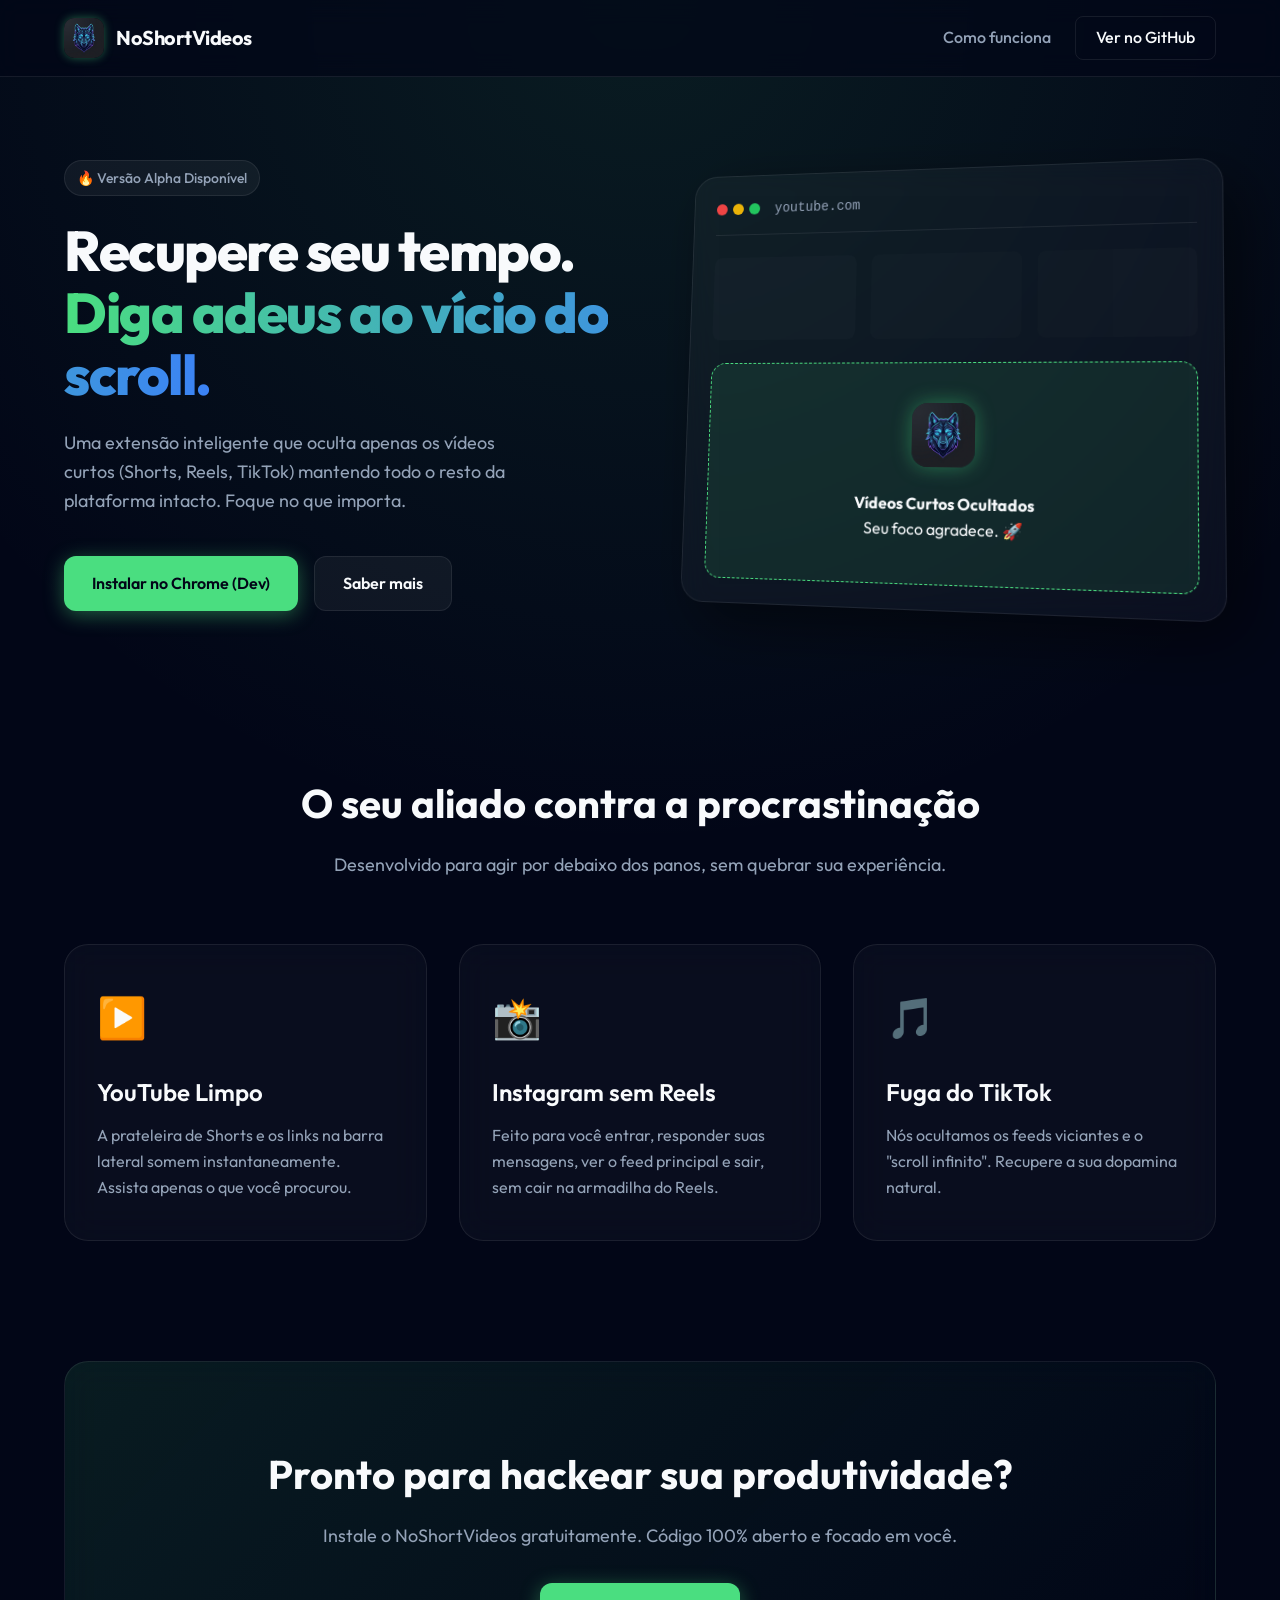
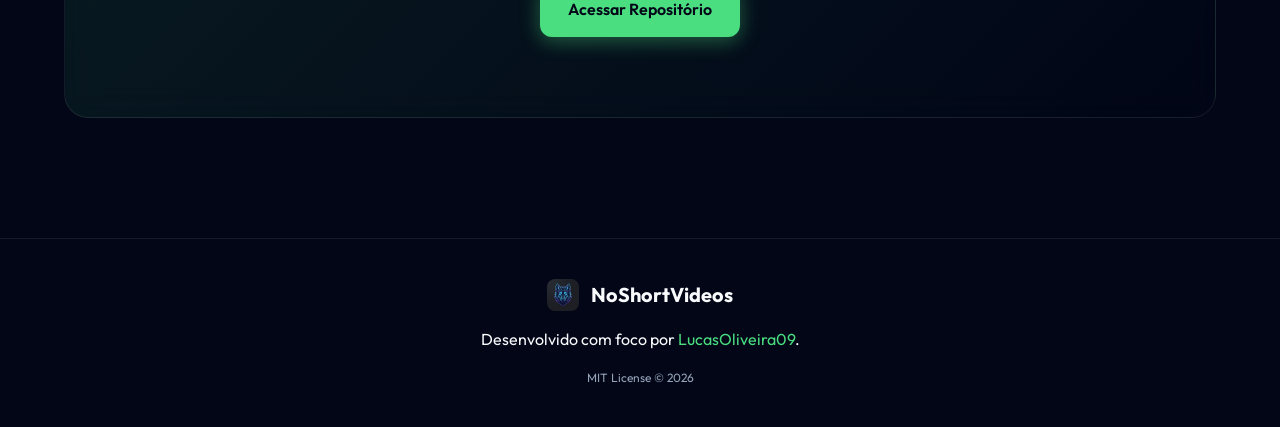
==== site/index.html @ e169b1a2 "feat(site): criar landing page responsiva e premium para divulgação" ====
<!DOCTYPE html>
<html lang="pt-BR">
<head>
  <meta charset="UTF-8">
  <meta name="viewport" content="width=device-width, initial-scale=1.0">
  <title>NoShortVideos | Recupere seu foco</title>
  <meta name="description" content="Extensão para Chrome que oculta vídeos curtos no YouTube, Instagram e TikTok para você focar no que importa.">
  <link rel="stylesheet" href="style.css">
</head>
<body>
  <!-- Header/Nav -->
  <nav class="navbar">
    <div class="nav-container">
      <div class="logo-area">
        <img src="../icons/icon.png" alt="NoShortVideos Logo" class="nav-logo">
        <span class="nav-brand">NoShortVideos</span>
      </div>
      <div class="nav-links">
        <a href="#features">Como funciona</a>
        <a href="https://github.com/LucasOliveira09/NoShortVideos" target="_blank" class="btn-outline">Ver no GitHub</a>
      </div>
    </div>
  </nav>

  <!-- Hero Section -->
  <header class="hero">
    <div class="hero-content">
      <div class="badge">🔥 Versão Alpha Disponível</div>
      <h1 class="hero-title">Recupere seu tempo. <br><span class="text-gradient">Diga adeus ao vício do scroll.</span></h1>
      <p class="hero-subtitle">
        Uma extensão inteligente que oculta apenas os vídeos curtos (Shorts, Reels, TikTok) mantendo todo o resto da plataforma intacto. Foque no que importa.
      </p>
      <div class="hero-actions">
        <a href="https://github.com/LucasOliveira09/NoShortVideos#%EF%B8%8F-como-instalar-e-testar" class="btn-primary" target="_blank">Instalar no Chrome (Dev)</a>
        <a href="#features" class="btn-secondary">Saber mais</a>
      </div>
    </div>
    
    <!-- Hero Image / Visual Representation -->
    <div class="hero-visual">
      <div class="glass-card mockup-card">
        <div class="mockup-header">
          <div class="dots">
            <span class="dot red"></span>
            <span class="dot yellow"></span>
            <span class="dot green"></span>
          </div>
          <div class="mockup-title">youtube.com</div>
        </div>
        <div class="mockup-body">
          <div class="video-grid">
            <div class="video-skeleton"></div>
            <div class="video-skeleton"></div>
            <div class="video-skeleton"></div>
          </div>
          <div class="shorts-blocker">
            <img src="../icons/icon.png" alt="Blocked" class="blocker-icon">
            <p><strong>Vídeos Curtos Ocultados</strong></p>
            <p>Seu foco agradece. 🚀</p>
          </div>
        </div>
      </div>
    </div>
  </header>

  <!-- Features Section -->
  <section id="features" class="features">
    <div class="section-header">
      <h2>O seu aliado contra a procrastinação</h2>
      <p>Desenvolvido para agir por debaixo dos panos, sem quebrar sua experiência.</p>
    </div>

    <div class="features-grid">
      <div class="feature-card glass-card">
        <div class="feature-icon youtube-icon">▶️</div>
        <h3>YouTube Limpo</h3>
        <p>A prateleira de Shorts e os links na barra lateral somem instantaneamente. Assista apenas o que você procurou.</p>
      </div>

      <div class="feature-card glass-card">
        <div class="feature-icon instagram-icon">📸</div>
        <h3>Instagram sem Reels</h3>
        <p>Feito para você entrar, responder suas mensagens, ver o feed principal e sair, sem cair na armadilha do Reels.</p>
      </div>

      <div class="feature-card glass-card">
        <div class="feature-icon tiktok-icon">🎵</div>
        <h3>Fuga do TikTok</h3>
        <p>Nós ocultamos os feeds viciantes e o "scroll infinito". Recupere a sua dopamina natural.</p>
      </div>
    </div>
  </section>

  <!-- CTA Section -->
  <section class="cta">
    <div class="cta-content glass-card">
      <h2>Pronto para hackear sua produtividade?</h2>
      <p>Instale o NoShortVideos gratuitamente. Código 100% aberto e focado em você.</p>
      <a href="https://github.com/LucasOliveira09/NoShortVideos" target="_blank" class="btn-primary">Acessar Repositório</a>
    </div>
  </section>

  <!-- Footer -->
  <footer>
    <div class="footer-content">
      <div class="footer-logo">
        <img src="../icons/icon.png" alt="NoShortVideos">
        <span>NoShortVideos</span>
      </div>
      <p>Desenvolvido com foco por <a href="https://github.com/LucasOliveira09" target="_blank">LucasOliveira09</a>.</p>
      <p class="license">MIT License © 2026</p>
    </div>
  </footer>
</body>
</html>
---- site/style.css ----
@import url('https://fonts.googleapis.com/css2?family=Outfit:wght@300;400;500;600;700;800&display=swap');

:root {
  --bg-dark: #020617; /* Slate 950 */
  --bg-gradient: linear-gradient(135deg, #020617 0%, #0f172a 100%);
  --primary: #4ade80; /* Green 400 */
  --primary-hover: #22c55e;
  --primary-glow: rgba(74, 222, 128, 0.4);
  --text-main: #f8fafc;
  --text-muted: #94a3b8;
  --glass-bg: rgba(255, 255, 255, 0.03);
  --glass-border: rgba(255, 255, 255, 0.08);
}

* {
  margin: 0;
  padding: 0;
  box-sizing: border-box;
}

body {
  font-family: 'Outfit', sans-serif;
  background: var(--bg-dark);
  background-image: radial-gradient(circle at top center, rgba(74, 222, 128, 0.1) 0%, transparent 40%);
  color: var(--text-main);
  line-height: 1.6;
  overflow-x: hidden;
}

/* Glassmorphism Utilities */
.glass-card {
  background: var(--glass-bg);
  border: 1px solid var(--glass-border);
  backdrop-filter: blur(16px);
  -webkit-backdrop-filter: blur(16px);
  border-radius: 24px;
}

/* Typography */
.text-gradient {
  background: linear-gradient(to right, #4ade80, #3b82f6);
  -webkit-background-clip: text;
  -webkit-text-fill-color: transparent;
  background-clip: text;
  color: transparent;
}

/* Navigation */
.navbar {
  position: fixed;
  top: 0;
  left: 0;
  right: 0;
  z-index: 100;
  background: rgba(2, 6, 23, 0.7);
  backdrop-filter: blur(12px);
  border-bottom: 1px solid var(--glass-border);
}

.nav-container {
  max-width: 1200px;
  margin: 0 auto;
  padding: 16px 24px;
  display: flex;
  justify-content: space-between;
  align-items: center;
}

.logo-area {
  display: flex;
  align-items: center;
  gap: 12px;
}

.nav-logo {
  width: 40px;
  height: 40px;
  border-radius: 10px;
  box-shadow: 0 0 10px var(--primary-glow);
}

.nav-brand {
  font-size: 20px;
  font-weight: 700;
  letter-spacing: -0.5px;
}

.nav-links {
  display: flex;
  align-items: center;
  gap: 24px;
}

.nav-links a {
  color: var(--text-muted);
  text-decoration: none;
  font-weight: 500;
  transition: color 0.2s;
}

.nav-links a:hover {
  color: var(--text-main);
}

/* Buttons */
.btn-primary {
  display: inline-flex;
  align-items: center;
  justify-content: center;
  padding: 14px 28px;
  background: var(--primary);
  color: #020617;
  text-decoration: none;
  font-weight: 600;
  border-radius: 12px;
  box-shadow: 0 4px 20px var(--primary-glow);
  transition: all 0.3s ease;
}

.btn-primary:hover {
  background: var(--primary-hover);
  transform: translateY(-2px);
  box-shadow: 0 8px 30px var(--primary-glow);
}

.btn-secondary {
  display: inline-flex;
  align-items: center;
  justify-content: center;
  padding: 14px 28px;
  background: rgba(255, 255, 255, 0.05);
  color: var(--text-main);
  text-decoration: none;
  font-weight: 600;
  border-radius: 12px;
  border: 1px solid var(--glass-border);
  transition: all 0.3s ease;
}

.btn-secondary:hover {
  background: rgba(255, 255, 255, 0.1);
  transform: translateY(-2px);
}

.btn-outline {
  padding: 8px 20px;
  border: 1px solid var(--glass-border);
  border-radius: 8px;
  color: var(--text-main) !important;
}

.btn-outline:hover {
  background: rgba(255, 255, 255, 0.05);
}

/* Hero Section */
.hero {
  max-width: 1200px;
  margin: 0 auto;
  padding: 160px 24px 80px;
  display: grid;
  grid-template-columns: 1fr 1fr;
  gap: 64px;
  align-items: center;
}

.hero-content {
  display: flex;
  flex-direction: column;
  gap: 24px;
}

.badge {
  display: inline-block;
  width: fit-content;
  padding: 6px 12px;
  background: rgba(255, 255, 255, 0.05);
  border: 1px solid var(--glass-border);
  border-radius: 20px;
  font-size: 14px;
  font-weight: 500;
  color: var(--text-muted);
}

.hero-title {
  font-size: 56px;
  line-height: 1.1;
  font-weight: 800;
  letter-spacing: -1.5px;
}

.hero-subtitle {
  font-size: 18px;
  color: var(--text-muted);
  max-width: 480px;
}

.hero-actions {
  display: flex;
  gap: 16px;
  margin-top: 16px;
}

/* Visual Mockup */
.mockup-card {
  padding: 24px;
  position: relative;
  transform: perspective(1000px) rotateY(-10deg) rotateX(5deg);
  transition: transform 0.5s ease;
  box-shadow: 20px 20px 60px rgba(0, 0, 0, 0.5);
}

.mockup-card:hover {
  transform: perspective(1000px) rotateY(-5deg) rotateX(2deg) translateY(-10px);
}

.mockup-header {
  display: flex;
  align-items: center;
  gap: 16px;
  margin-bottom: 24px;
  padding-bottom: 16px;
  border-bottom: 1px solid var(--glass-border);
}

.dots {
  display: flex;
  gap: 6px;
}

.dot {
  width: 12px;
  height: 12px;
  border-radius: 50%;
}

.dot.red { background: #ef4444; }
.dot.yellow { background: #eab308; }
.dot.green { background: #22c55e; }

.mockup-title {
  font-size: 14px;
  color: var(--text-muted);
  font-family: monospace;
}

.video-grid {
  display: grid;
  grid-template-columns: repeat(3, 1fr);
  gap: 16px;
  margin-bottom: 24px;
  opacity: 0.3;
}

.video-skeleton {
  width: 100%;
  aspect-ratio: 16/9;
  background: rgba(255, 255, 255, 0.05);
  border-radius: 8px;
}

.shorts-blocker {
  background: rgba(74, 222, 128, 0.1);
  border: 1px dashed var(--primary);
  border-radius: 16px;
  padding: 40px 20px;
  text-align: center;
}

.blocker-icon {
  width: 64px;
  height: 64px;
  border-radius: 16px;
  margin-bottom: 16px;
  box-shadow: 0 0 20px var(--primary-glow);
}

/* Features */
.features {
  max-width: 1200px;
  margin: 80px auto;
  padding: 0 24px;
}

.section-header {
  text-align: center;
  margin-bottom: 64px;
}

.section-header h2 {
  font-size: 40px;
  font-weight: 700;
  margin-bottom: 16px;
}

.section-header p {
  color: var(--text-muted);
  font-size: 18px;
}

.features-grid {
  display: grid;
  grid-template-columns: repeat(3, 1fr);
  gap: 32px;
}

.feature-card {
  padding: 40px 32px;
  text-align: left;
  transition: transform 0.3s ease;
}

.feature-card:hover {
  transform: translateY(-10px);
}

.feature-icon {
  font-size: 40px;
  margin-bottom: 24px;
}

.feature-card h3 {
  font-size: 24px;
  margin-bottom: 12px;
  font-weight: 600;
}

.feature-card p {
  color: var(--text-muted);
}

/* CTA */
.cta {
  max-width: 1200px;
  margin: 120px auto;
  padding: 0 24px;
}

.cta-content {
  padding: 80px 40px;
  text-align: center;
  background: linear-gradient(135deg, rgba(74, 222, 128, 0.1) 0%, rgba(2, 6, 23, 0) 100%);
}

.cta-content h2 {
  font-size: 40px;
  margin-bottom: 16px;
}

.cta-content p {
  color: var(--text-muted);
  margin-bottom: 32px;
  font-size: 18px;
}

/* Footer */
footer {
  border-top: 1px solid var(--glass-border);
  padding: 40px 24px;
  margin-top: 80px;
}

.footer-content {
  max-width: 1200px;
  margin: 0 auto;
  display: flex;
  flex-direction: column;
  align-items: center;
  gap: 16px;
}

.footer-logo {
  display: flex;
  align-items: center;
  gap: 12px;
  font-weight: 700;
  font-size: 20px;
}

.footer-logo img {
  width: 32px;
  height: 32px;
  border-radius: 8px;
}

footer a {
  color: var(--primary);
  text-decoration: none;
}

.license {
  font-size: 12px;
  color: var(--text-muted);
}

/* Responsive */
@media (max-width: 968px) {
  .hero {
    grid-template-columns: 1fr;
    text-align: center;
    gap: 40px;
  }
  
  .hero-content {
    align-items: center;
  }
  
  .hero-actions {
    justify-content: center;
  }
  
  .features-grid {
    grid-template-columns: 1fr;
  }
}
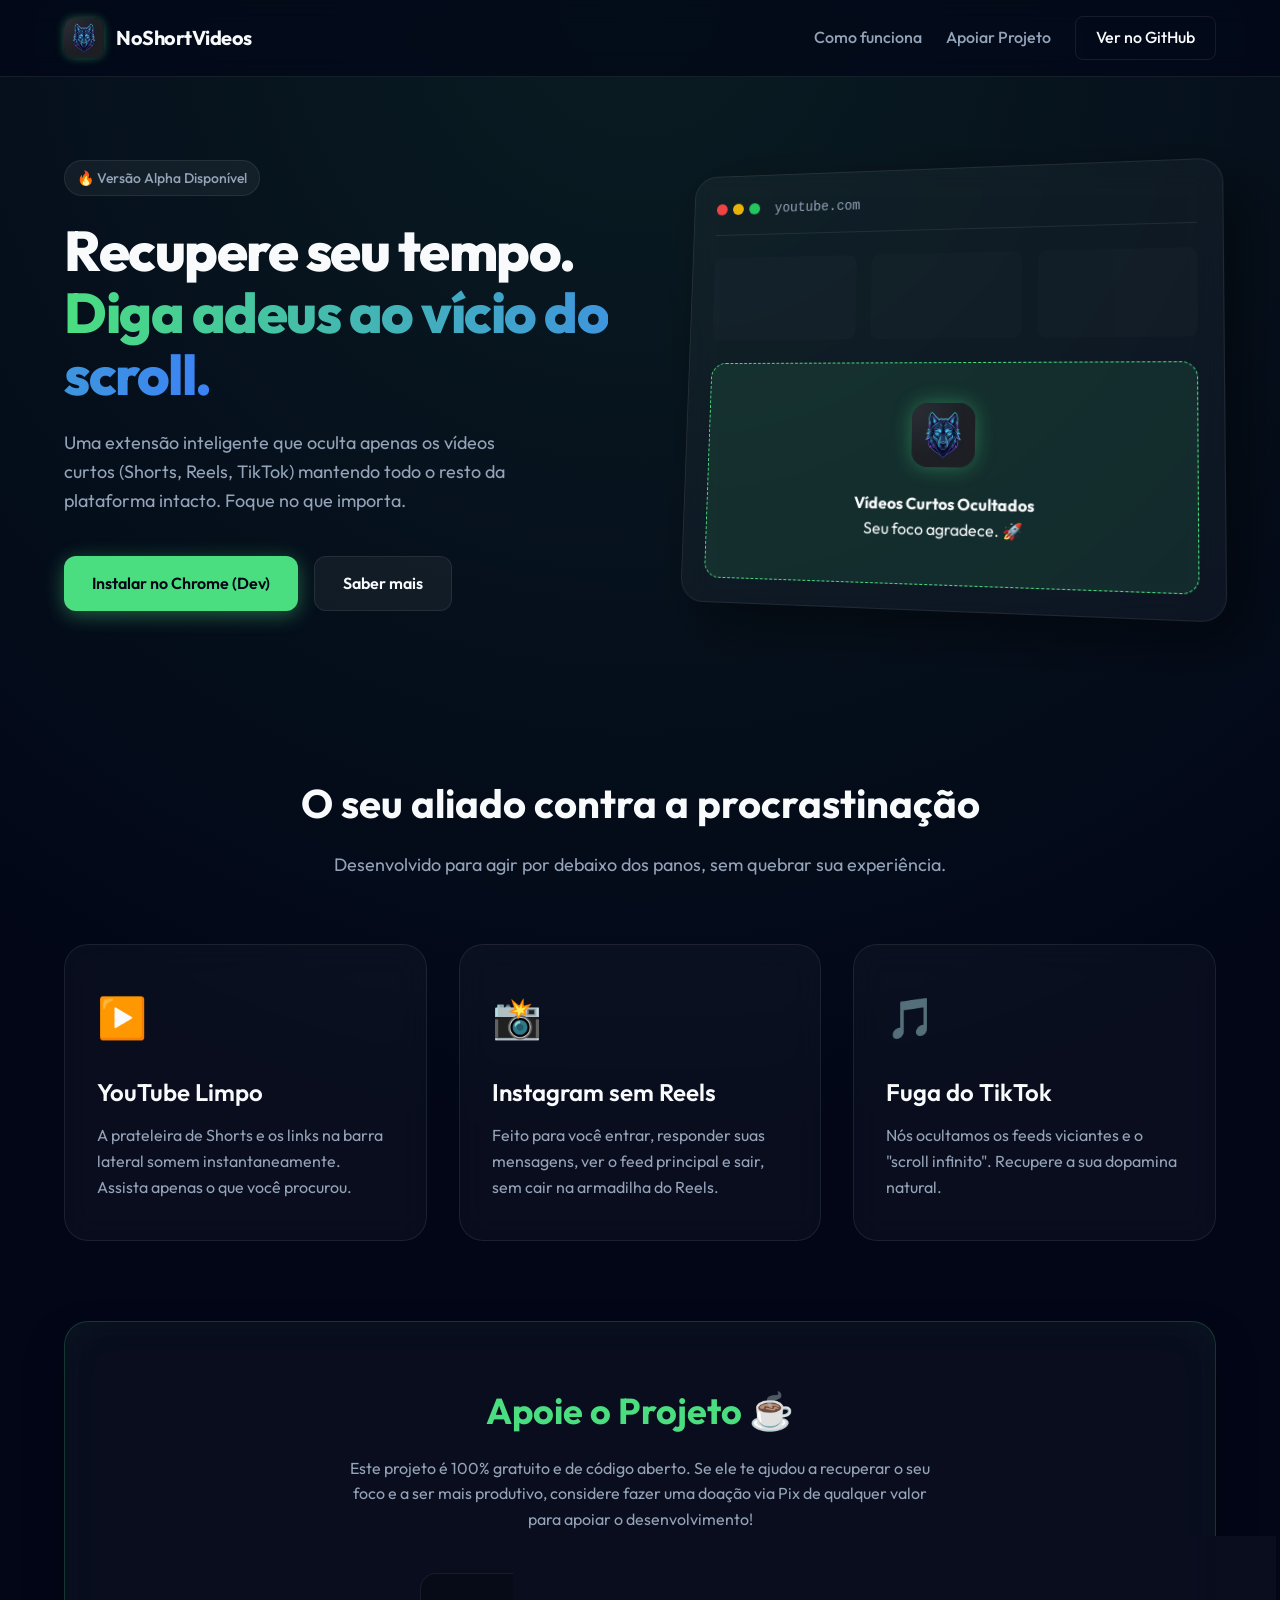
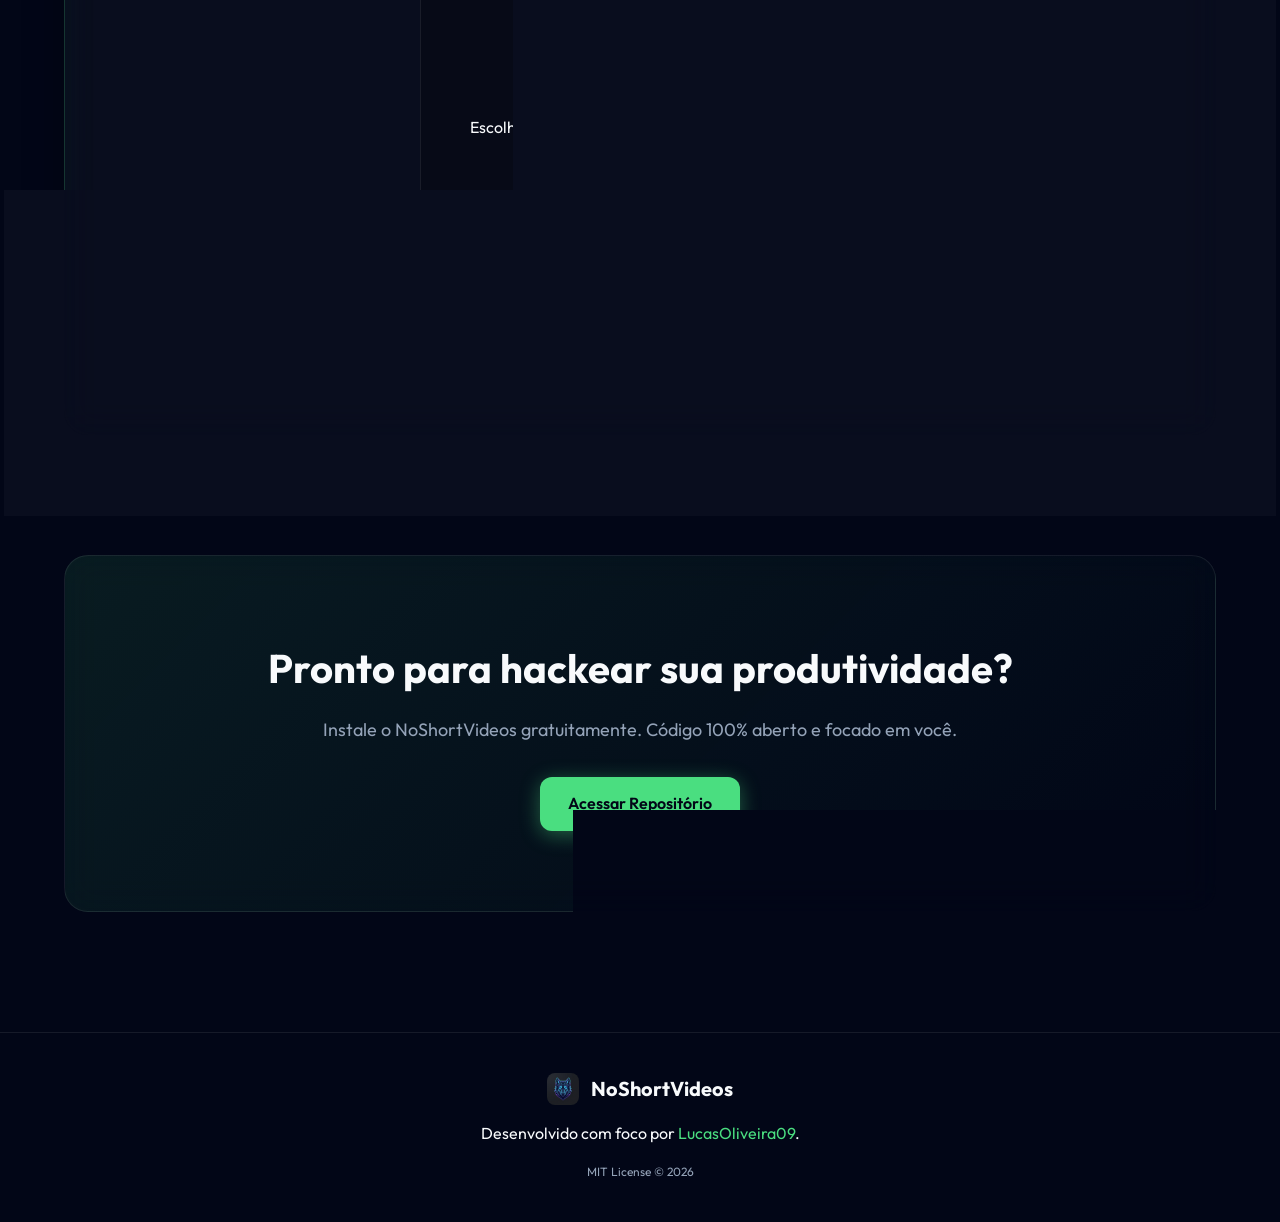
==== commit 0f61c39a: "feat(site): adicionar seção de doação via Pix na landing page" ====
--- a/site/index.html
+++ b/site/index.html
@@ -17,6 +17,7 @@
       </div>
       <div class="nav-links">
         <a href="#features">Como funciona</a>
+        <a href="#donate">Apoiar Projeto</a>
         <a href="https://github.com/LucasOliveira09/NoShortVideos" target="_blank" class="btn-outline">Ver no GitHub</a>
       </div>
     </div>
@@ -91,6 +92,33 @@
     </div>
   </section>
 
+  <!-- Donation Section -->
+  <section id="donate" class="donation">
+    <div class="donation-container glass-card">
+      <div class="donation-header">
+        <h2>Apoie o Projeto ☕</h2>
+        <p>Este projeto é 100% gratuito e de código aberto. Se ele te ajudou a recuperar o seu foco e a ser mais produtivo, considere fazer uma doação via Pix de qualquer valor para apoiar o desenvolvimento!</p>
+      </div>
+      <div class="donation-content">
+        <div class="pix-card">
+          <div class="pix-icon">💠</div>
+          <h3>Doação via Pix</h3>
+          <p>Escolha o valor que desejar e envie para a chave abaixo:</p>
+          <div class="pix-key-container">
+            <input type="text" value="coloque-sua-chave-pix-aqui" id="pixKey" readonly>
+            <button onclick="copyPix()" class="btn-copy">Copiar Chave</button>
+          </div>
+          <div class="donation-amounts">
+            <span class="amount-badge">R$ 5</span>
+            <span class="amount-badge">R$ 10</span>
+            <span class="amount-badge">R$ 20</span>
+            <span class="amount-badge">❤️ Qualquer valor</span>
+          </div>
+        </div>
+      </div>
+    </div>
+  </section>
+
   <!-- CTA Section -->
   <section class="cta">
     <div class="cta-content glass-card">
@@ -111,5 +139,24 @@
       <p class="license">MIT License © 2026</p>
     </div>
   </footer>
+
+  <script>
+    function copyPix() {
+      const copyText = document.getElementById("pixKey");
+      copyText.select();
+      copyText.setSelectionRange(0, 99999); /* Para dispositivos móveis */
+      navigator.clipboard.writeText(copyText.value);
+      
+      const btn = document.querySelector(".btn-copy");
+      const originalText = btn.innerText;
+      btn.innerText = "Copiado! ✅";
+      btn.style.background = "#fff";
+      
+      setTimeout(() => {
+        btn.innerText = originalText;
+        btn.style.background = "";
+      }, 2000);
+    }
+  </script>
 </body>
 </html>
--- a/site/style.css
+++ b/site/style.css
@@ -326,6 +326,109 @@
 }
 
 .feature-card p {
+  color: var(--text-muted);
+}
+
+/* Donation Section */
+.donation {
+  max-width: 1200px;
+  margin: 80px auto;
+  padding: 0 24px;
+}
+
+.donation-container {
+  padding: 60px 40px;
+  display: flex;
+  flex-direction: column;
+  align-items: center;
+  text-align: center;
+  border: 1px solid rgba(74, 222, 128, 0.2);
+  box-shadow: 0 20px 40px rgba(0,0,0,0.3), inset 0 0 40px rgba(74, 222, 128, 0.05);
+}
+
+.donation-header {
+  max-width: 600px;
+  margin-bottom: 40px;
+}
+
+.donation-header h2 {
+  font-size: 36px;
+  margin-bottom: 16px;
+  color: var(--primary);
+}
+
+.donation-header p {
+  color: var(--text-muted);
+  font-size: 16px;
+}
+
+.pix-card {
+  background: rgba(0, 0, 0, 0.2);
+  border: 1px solid var(--glass-border);
+  border-radius: 16px;
+  padding: 32px;
+  max-width: 440px;
+  width: 100%;
+}
+
+.pix-icon {
+  font-size: 40px;
+  margin-bottom: 16px;
+}
+
+.pix-key-container {
+  display: flex;
+  margin: 24px 0;
+  gap: 8px;
+}
+
+.pix-key-container input {
+  flex: 1;
+  background: rgba(255, 255, 255, 0.05);
+  border: 1px solid var(--glass-border);
+  border-radius: 8px;
+  color: var(--text-main);
+  padding: 12px 16px;
+  font-family: monospace;
+  font-size: 14px;
+  outline: none;
+  width: 100%;
+}
+
+.btn-copy {
+  background: var(--primary);
+  color: #020617;
+  border: none;
+  border-radius: 8px;
+  padding: 0 16px;
+  font-weight: 600;
+  cursor: pointer;
+  transition: all 0.2s ease;
+  white-space: nowrap;
+}
+
+.btn-copy:hover {
+  background: var(--primary-hover);
+  transform: translateY(-2px);
+}
+
+.btn-copy:active {
+  transform: translateY(0);
+}
+
+.donation-amounts {
+  display: flex;
+  flex-wrap: wrap;
+  justify-content: center;
+  gap: 12px;
+}
+
+.amount-badge {
+  background: rgba(255,255,255,0.05);
+  border: 1px solid var(--glass-border);
+  padding: 6px 16px;
+  border-radius: 20px;
+  font-size: 14px;
   color: var(--text-muted);
 }
 
